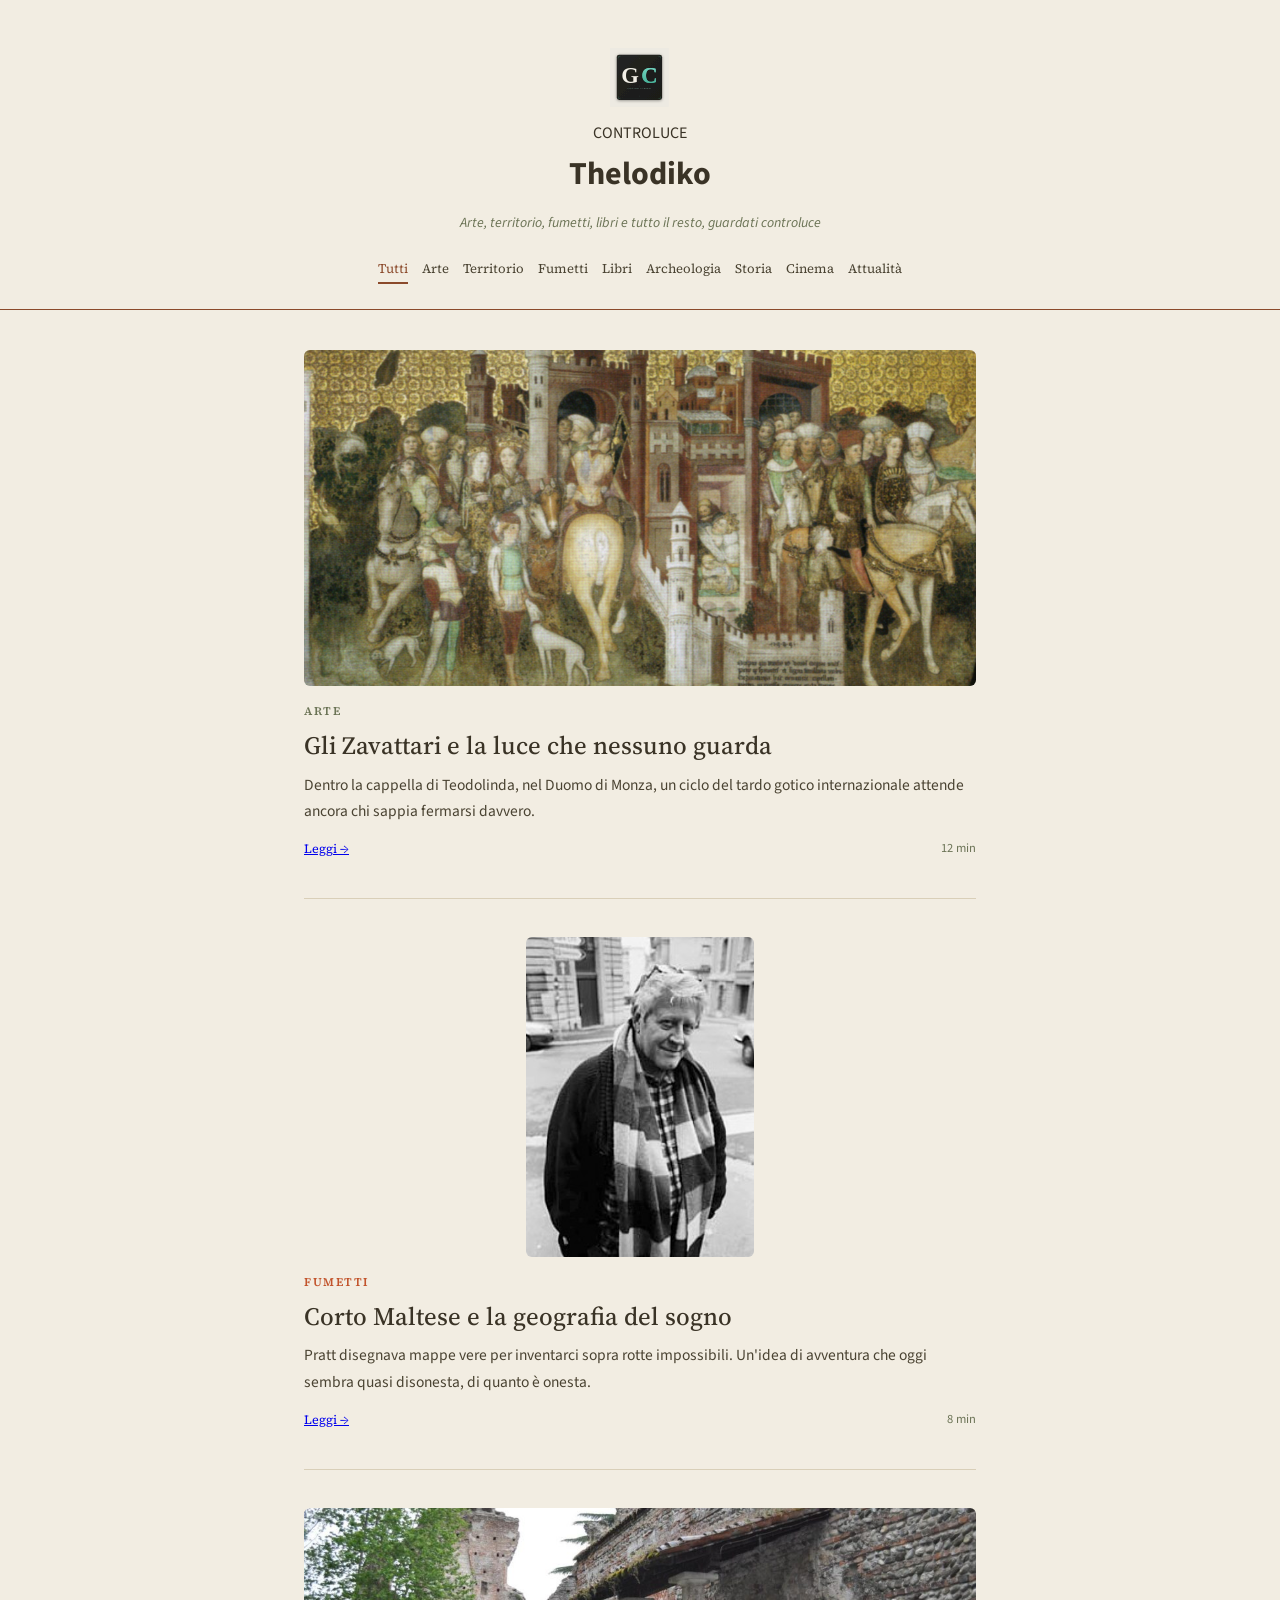
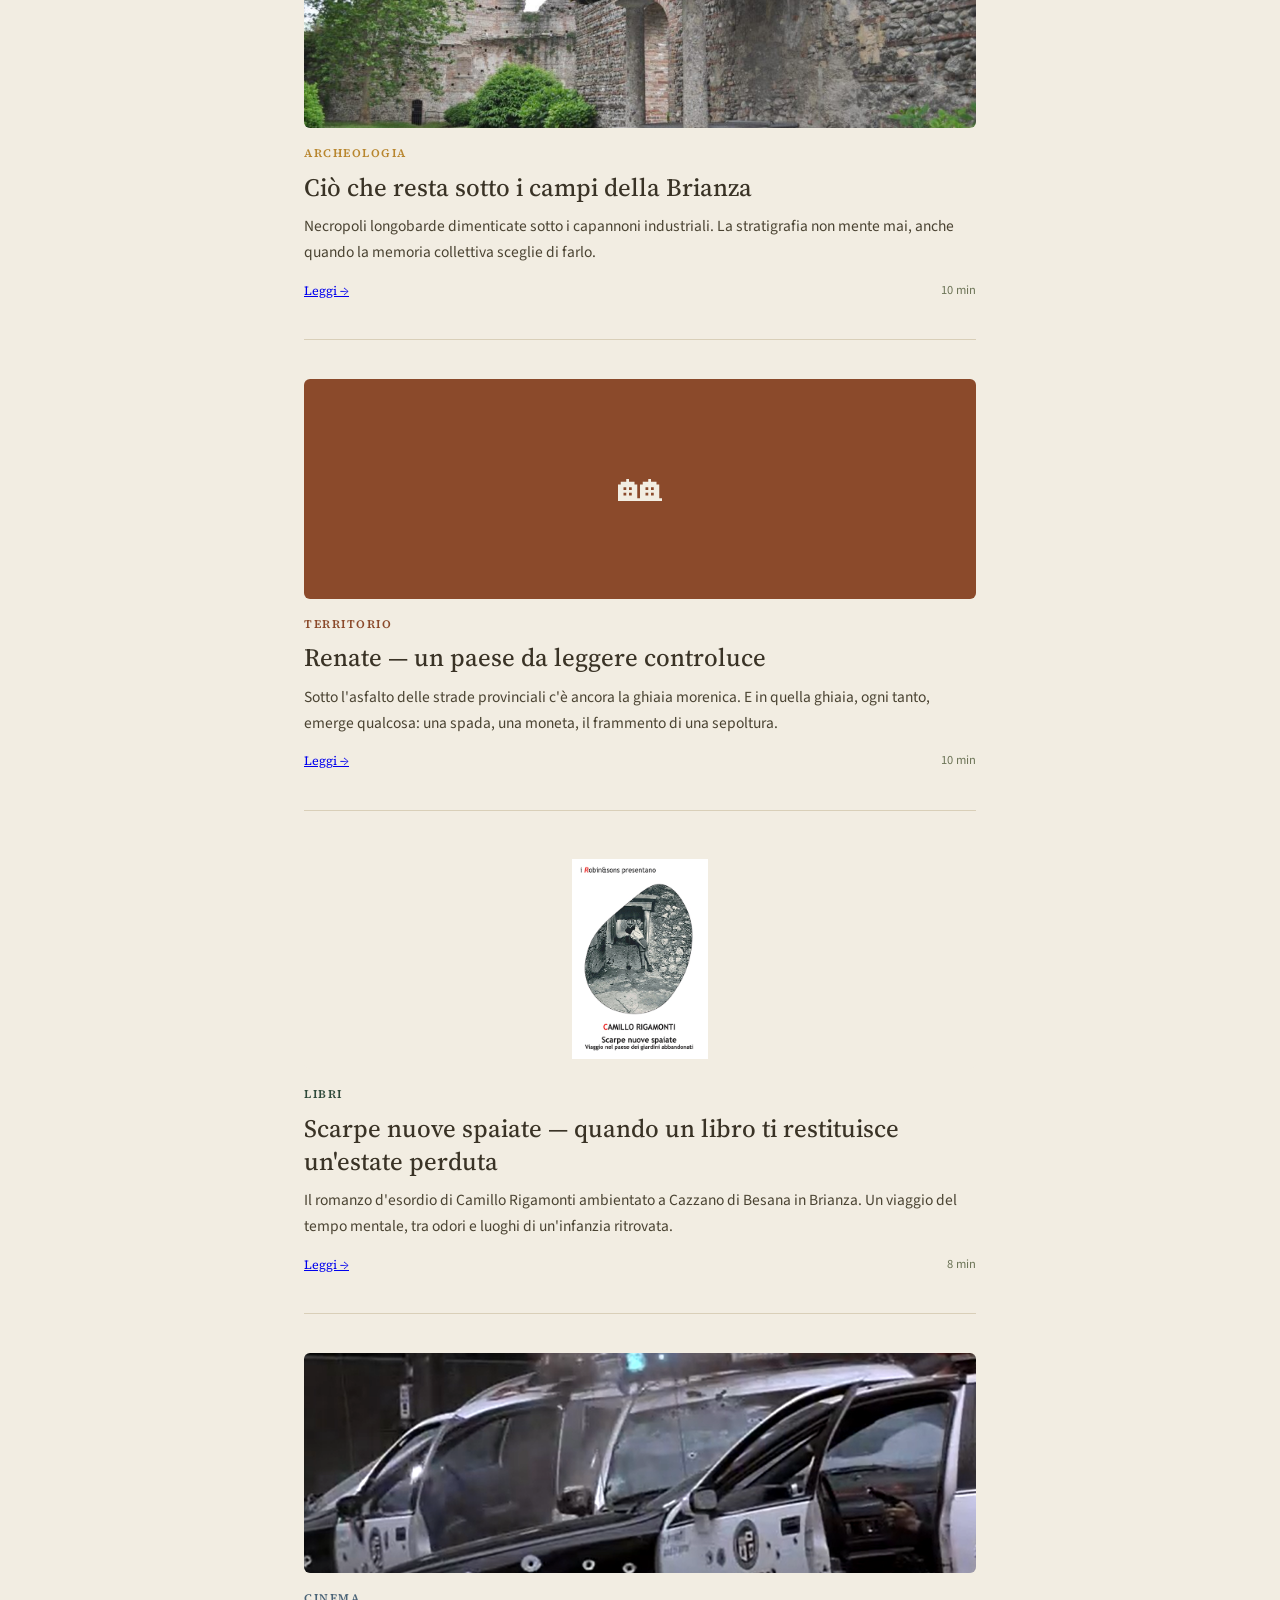
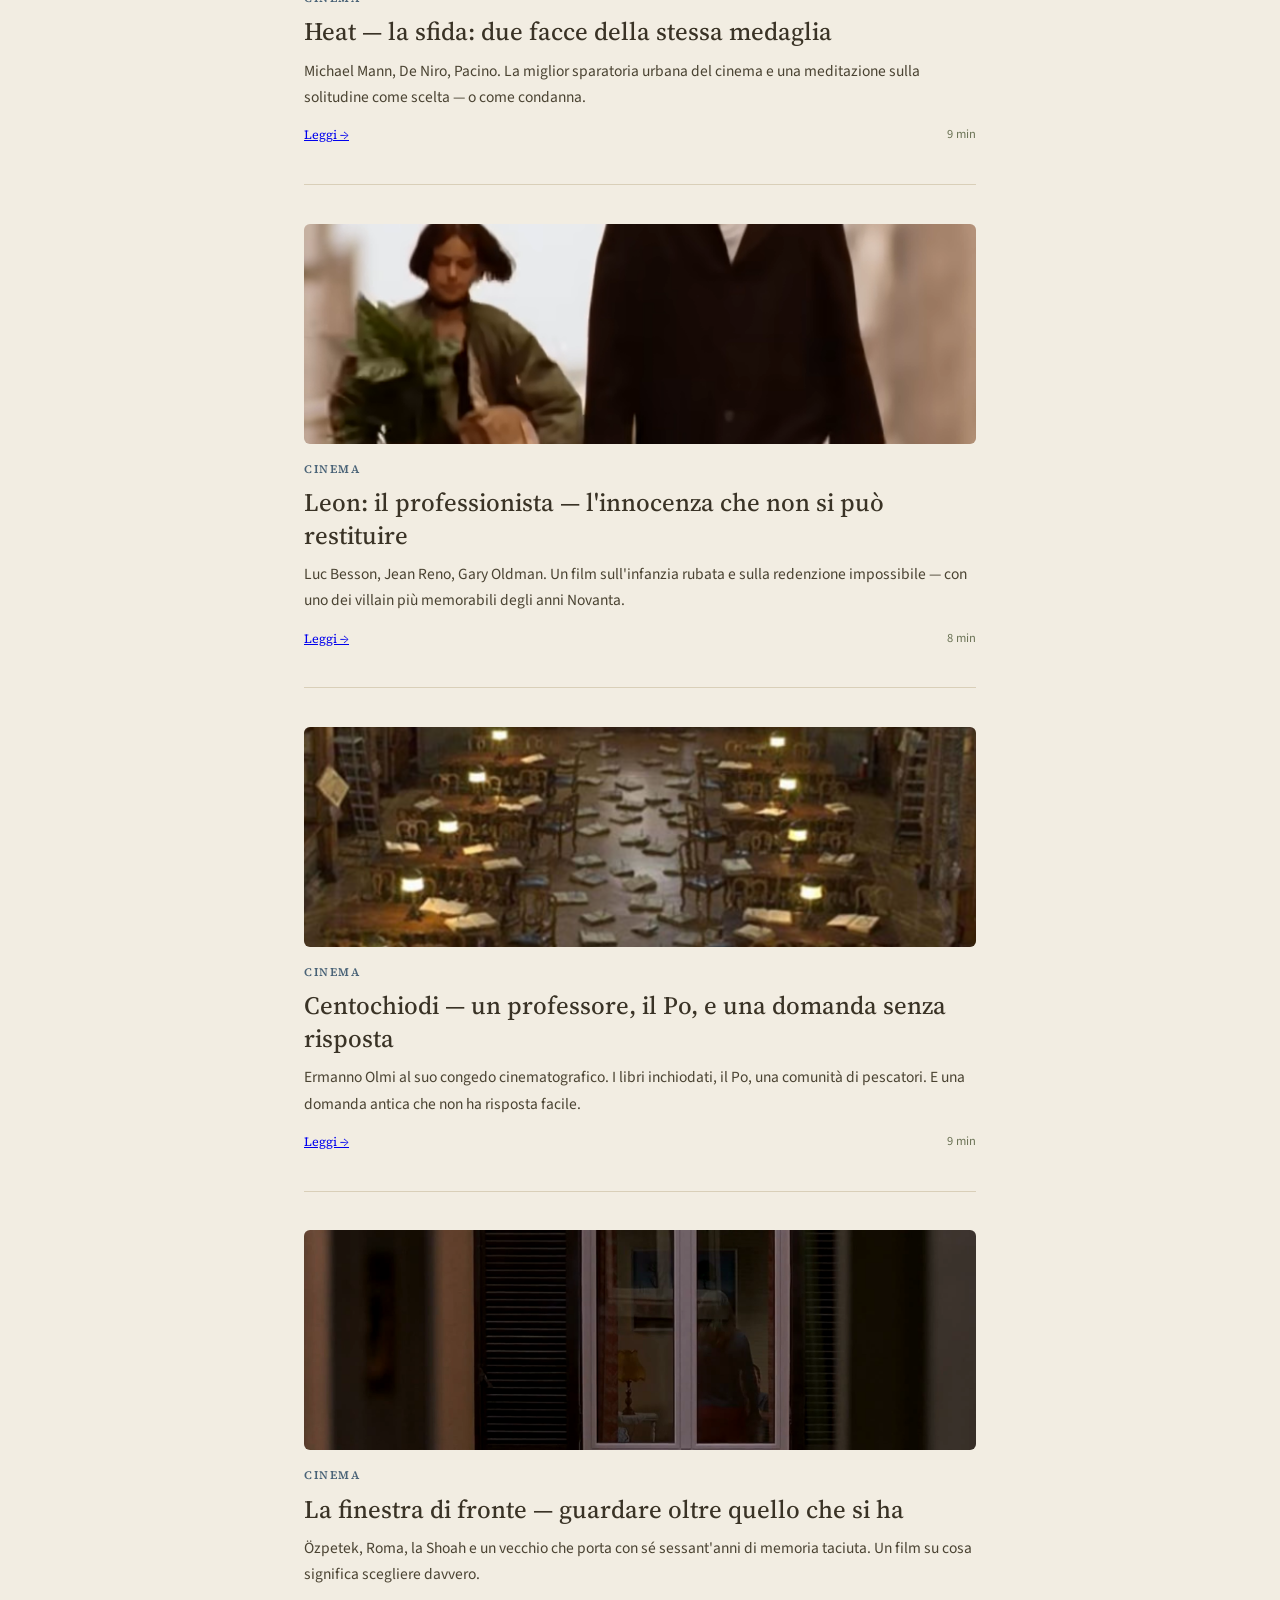
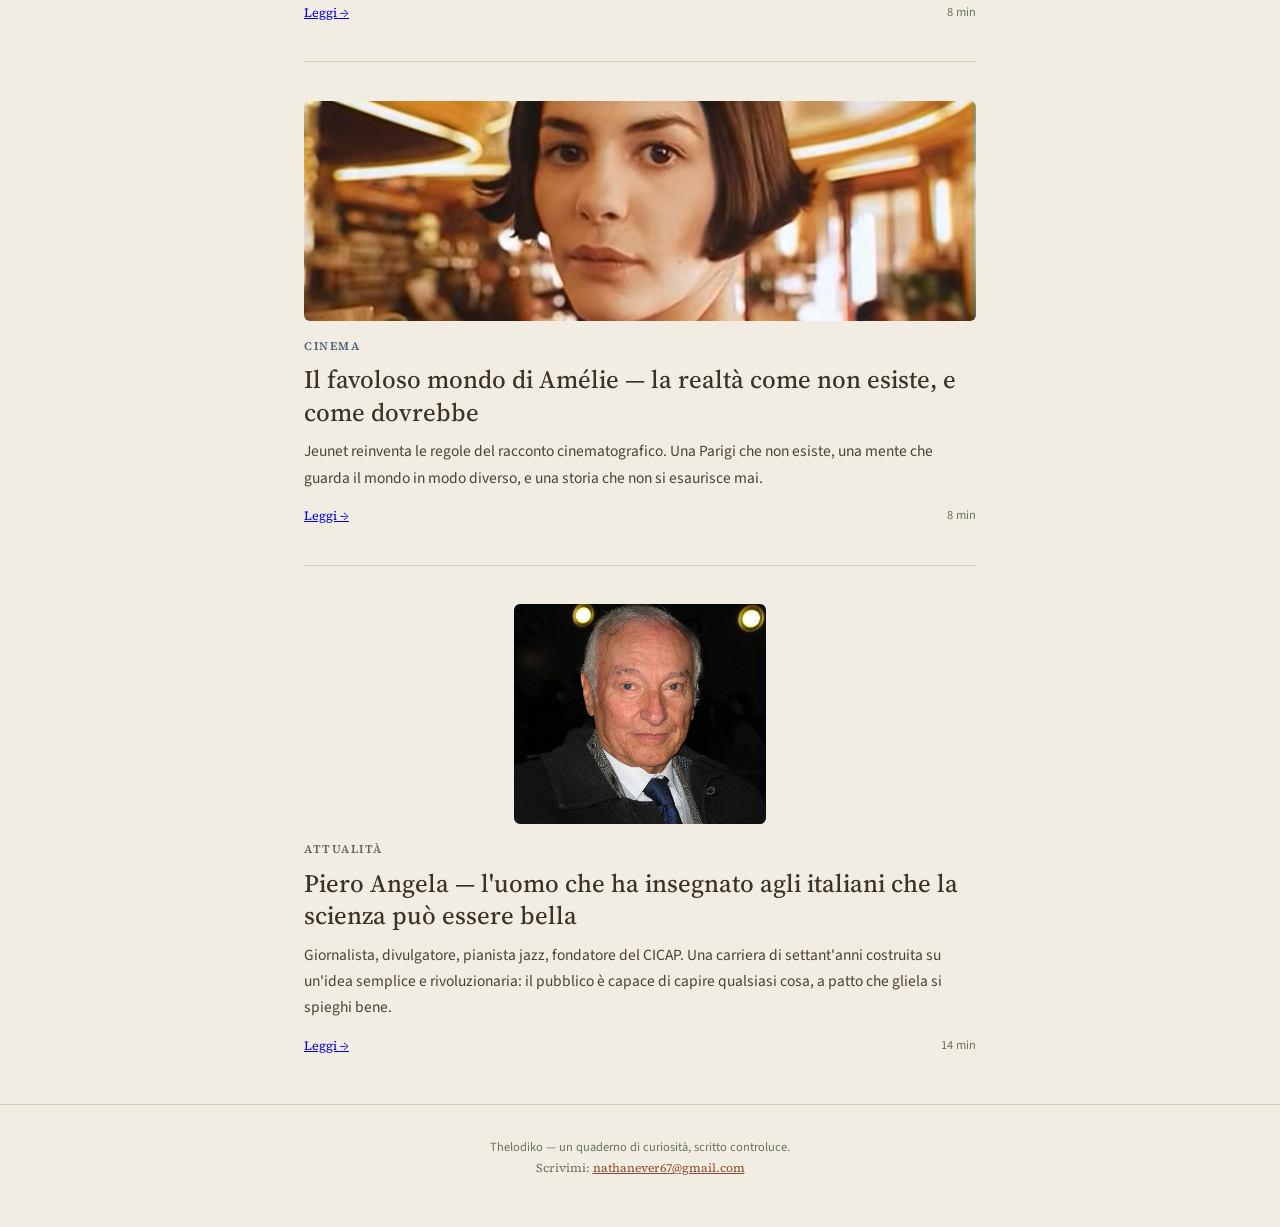
==== index.html @ b46c7d18 "Add files via upload" ====
<!DOCTYPE html>
<html lang="it">
<head>
<meta charset="UTF-8">
<meta name="viewport" content="width=device-width, initial-scale=1.0">
<title>Thelodiko — Controluce</title>
<meta name="description" content="Arte, territorio, fumetti, libri, archeologia, storia, cinema, attualità — guardati controluce.">
<link rel="stylesheet" href="css/stile.css">
</head>
<body>

<header class="testata">
  <img src="img/monogramma.svg" alt="GC" class="monogramma">
  <div class="occhiello">CONTROLUCE</div>
  <h1><a href="index.html">Thelodiko</a></h1>
  <p class="sottotitolo">Arte, territorio, fumetti, libri e tutto il resto, guardati controluce</p>
  <nav class="sezioni" id="nav-sezioni">
    <a href="#" data-sezione="tutti">Tutti</a>
    <a href="#" data-sezione="arte">Arte</a>
    <a href="#" data-sezione="territorio">Territorio</a>
    <a href="#" data-sezione="fumetti">Fumetti</a>
    <a href="#" data-sezione="libri">Libri</a>
    <a href="#" data-sezione="archeologia">Archeologia</a>
    <a href="#" data-sezione="storia">Storia</a>
    <a href="#" data-sezione="cinema">Cinema</a>
    <a href="#" data-sezione="attualita">Attualità</a>
  </nav>
</header>

<main class="contenitore" id="lista-articoli">

  <article class="scheda sezione-arte" data-categoria="arte">
    <div class="immagine" style="background:none; height:auto; padding:0;">
      <img src="img/zavattari.jpg" alt="Affreschi degli Zavattari, Duomo di Monza" style="width:100%; border-radius:6px; display:block;">
    </div>
    <div class="etichetta">ARTE</div>
    <h2><a href="articoli/zavattari.html">Gli Zavattari e la luce che nessuno guarda</a></h2>
    <p class="estratto">Dentro la cappella di Teodolinda, nel Duomo di Monza, un ciclo del tardo gotico internazionale attende ancora chi sappia fermarsi davvero.</p>
    <div class="meta">
      <a class="leggi" href="articoli/zavattari.html">Leggi →</a>
      <span>12 min</span>
    </div>
  </article>

  <hr class="separatore">

  <article class="scheda sezione-fumetti" data-categoria="fumetti">
    <div class="immagine" style="background:none; height:auto; padding:0;">
      <img src="img/hugopratt.jpg" alt="Hugo Pratt, 1989" style="display:block; margin:0 auto; max-height:320px; width:auto; border-radius:6px;">
    </div>
    <div class="etichetta">FUMETTI</div>
    <h2><a href="articoli/cortomaltese.html">Corto Maltese e la geografia del sogno</a></h2>
    <p class="estratto">Pratt disegnava mappe vere per inventarci sopra rotte impossibili. Un'idea di avventura che oggi sembra quasi disonesta, di quanto è onesta.</p>
    <div class="meta">
      <a class="leggi" href="articoli/cortomaltese.html">Leggi →</a>
      <span>8 min</span>
    </div>
  </article>

  <hr class="separatore">

  <article class="scheda sezione-archeologia" data-categoria="archeologia">
    <div class="immagine" style="background:none; height:auto; padding:0;">
      <img src="img/trezzo_castello.jpg" alt="Castello di Trezzo sull'Adda" style="width:100%; border-radius:6px; display:block; max-height:220px; object-fit:cover; object-position:center;">
    </div>
    <div class="etichetta">ARCHEOLOGIA</div>
    <h2><a href="articoli/longobardi.html">Ciò che resta sotto i campi della Brianza</a></h2>
    <p class="estratto">Necropoli longobarde dimenticate sotto i capannoni industriali. La stratigrafia non mente mai, anche quando la memoria collettiva sceglie di farlo.</p>
    <div class="meta">
      <a class="leggi" href="articoli/longobardi.html">Leggi →</a>
      <span>10 min</span>
    </div>
  </article>

  <hr class="separatore">

  <article class="scheda sezione-territorio" data-categoria="territorio">
    <div class="immagine">🏘</div>
    <div class="etichetta">TERRITORIO</div>
    <h2><a href="articoli/renate.html">Renate — un paese da leggere controluce</a></h2>
    <p class="estratto">Sotto l'asfalto delle strade provinciali c'è ancora la ghiaia morenica. E in quella ghiaia, ogni tanto, emerge qualcosa: una spada, una moneta, il frammento di una sepoltura.</p>
    <div class="meta">
      <a class="leggi" href="articoli/renate.html">Leggi →</a>
      <span>10 min</span>
    </div>
  </article>

  <hr class="separatore">

  <article class="scheda sezione-libri" data-categoria="libri">
    <div class="immagine" style="background:#F2EDE2; display:flex; align-items:center; justify-content:center;">
      <img src="img/scarpe_nuove_spaiate.jpg"
           alt="Copertina Scarpe nuove spaiate"
           style="max-height:200px; width:auto; display:block;">
    </div>
    <div class="etichetta">LIBRI</div>
    <h2><a href="articoli/rigamonti.html">Scarpe nuove spaiate — quando un libro ti restituisce un'estate perduta</a></h2>
    <p class="estratto">Il romanzo d'esordio di Camillo Rigamonti ambientato a Cazzano di Besana in Brianza. Un viaggio del tempo mentale, tra odori e luoghi di un'infanzia ritrovata.</p>
    <div class="meta">
      <a class="leggi" href="articoli/rigamonti.html">Leggi →</a>
      <span>8 min</span>
    </div>
  </article>

  <hr class="separatore">

  <article class="scheda sezione-cinema" data-categoria="cinema">
    <div class="immagine" style="background:none; height:auto; padding:0;">
      <img src="img/heat_1.png" alt="Heat — la sparatoria" style="width:100%; border-radius:6px; display:block; max-height:220px; object-fit:cover; object-position:center;">
    </div>
    <div class="etichetta">CINEMA</div>
    <h2><a href="articoli/heat.html">Heat — la sfida: due facce della stessa medaglia</a></h2>
    <p class="estratto">Michael Mann, De Niro, Pacino. La miglior sparatoria urbana del cinema e una meditazione sulla solitudine come scelta — o come condanna.</p>
    <div class="meta">
      <a class="leggi" href="articoli/heat.html">Leggi →</a>
      <span>9 min</span>
    </div>
  </article>

  <hr class="separatore">

  <article class="scheda sezione-cinema" data-categoria="cinema">
    <div class="immagine" style="background:none; height:auto; padding:0;">
      <img src="img/leon_hero.png" alt="Leon e Mathilda" style="width:100%; border-radius:6px; display:block; max-height:220px; object-fit:cover; object-position:center;">
    </div>
    <div class="etichetta">CINEMA</div>
    <h2><a href="articoli/leon.html">Leon: il professionista — l'innocenza che non si può restituire</a></h2>
    <p class="estratto">Luc Besson, Jean Reno, Gary Oldman. Un film sull'infanzia rubata e sulla redenzione impossibile — con uno dei villain più memorabili degli anni Novanta.</p>
    <div class="meta">
      <a class="leggi" href="articoli/leon.html">Leggi →</a>
      <span>8 min</span>
    </div>
  </article>

  <hr class="separatore">

  <article class="scheda sezione-cinema" data-categoria="cinema">
    <div class="immagine" style="background:none; height:auto; padding:0;">
      <img src="img/centochiodi_hero.png" alt="Centochiodi — la biblioteca" style="width:100%; border-radius:6px; display:block; max-height:220px; object-fit:cover; object-position:center;">
    </div>
    <div class="etichetta">CINEMA</div>
    <h2><a href="articoli/centochiodi.html">Centochiodi — un professore, il Po, e una domanda senza risposta</a></h2>
    <p class="estratto">Ermanno Olmi al suo congedo cinematografico. I libri inchiodati, il Po, una comunità di pescatori. E una domanda antica che non ha risposta facile.</p>
    <div class="meta">
      <a class="leggi" href="articoli/centochiodi.html">Leggi →</a>
      <span>9 min</span>
    </div>
  </article>

  <hr class="separatore">

  <article class="scheda sezione-cinema" data-categoria="cinema">
    <div class="immagine" style="background:none; height:auto; padding:0;">
      <img src="img/finestra_hero.png" alt="La finestra di fronte" style="width:100%; border-radius:6px; display:block; max-height:220px; object-fit:cover; object-position:center;">
    </div>
    <div class="etichetta">CINEMA</div>
    <h2><a href="articoli/finestradfronte.html">La finestra di fronte — guardare oltre quello che si ha</a></h2>
    <p class="estratto">Özpetek, Roma, la Shoah e un vecchio che porta con sé sessant'anni di memoria taciuta. Un film su cosa significa scegliere davvero.</p>
    <div class="meta">
      <a class="leggi" href="articoli/finestradfronte.html">Leggi →</a>
      <span>8 min</span>
    </div>
  </article>

  <hr class="separatore">

  <article class="scheda sezione-cinema" data-categoria="cinema">
    <div class="immagine" style="background:none; height:auto; padding:0;"><img src="img/amelie_hero.png" alt="Amélie" style="width:100%; border-radius:6px; display:block; max-height:220px; object-fit:cover; object-position:center;"></div>
    <div class="etichetta">CINEMA</div>
    <h2><a href="articoli/amelie.html">Il favoloso mondo di Amélie — la realtà come non esiste, e come dovrebbe</a></h2>
    <p class="estratto">Jeunet reinventa le regole del racconto cinematografico. Una Parigi che non esiste, una mente che guarda il mondo in modo diverso, e una storia che non si esaurisce mai.</p>
    <div class="meta">
      <a class="leggi" href="articoli/amelie.html">Leggi →</a>
      <span>8 min</span>
    </div>
  </article>

  <hr class="separatore">

  <article class="scheda sezione-attualita" data-categoria="attualita">
    <div class="immagine" style="background:#F2EDE2; display:flex; align-items:center; justify-content:center;">
      <img src="img/piero_angela.jpg" alt="Piero Angela" style="max-height:220px; width:auto; display:block; border-radius:6px;">
    </div>
    <div class="etichetta">ATTUALITÀ</div>
    <h2><a href="articoli/piero_angela.html">Piero Angela — l'uomo che ha insegnato agli italiani che la scienza può essere bella</a></h2>
    <p class="estratto">Giornalista, divulgatore, pianista jazz, fondatore del CICAP. Una carriera di settant'anni costruita su un'idea semplice e rivoluzionaria: il pubblico è capace di capire qualsiasi cosa, a patto che gliela si spieghi bene.</p>
    <div class="meta">
      <a class="leggi" href="articoli/piero_angela.html">Leggi →</a>
      <span>14 min</span>
    </div>
  </article>

</main>

<footer class="piede">
  Thelodiko — un quaderno di curiosità, scritto controluce.<br>
  <span style="font-family:var(--font-titoli); font-size:12px;">Scrivimi: <a href="mailto:nathanever67@gmail.com" style="color:var(--terracotta);">nathanever67@gmail.com</a></span>
</footer>

<script>
(function() {
  var nav = document.getElementById('nav-sezioni');
  var tasti = nav.querySelectorAll('a');
  function filtra(sezione) {
    var articoli = document.querySelectorAll('#lista-articoli .scheda');
    var separatori = document.querySelectorAll('#lista-articoli .separatore');
    articoli.forEach(function(art) {
      art.style.display = (sezione === 'tutti' || art.dataset.categoria === sezione) ? '' : 'none';
    });
    separatori.forEach(function(sep) { sep.style.display = 'none'; });
    if (sezione === 'tutti') {
      separatori.forEach(function(sep) { sep.style.display = ''; });
    } else {
      articoli.forEach(function(art, i) {
        if (art.style.display !== 'none' && i > 0) {
          var prev = art.previousElementSibling;
          if (prev && prev.classList.contains('separatore')) prev.style.display = '';
        }
      });
    }
    tasti.forEach(function(t) { t.classList.remove('attivo'); });
    nav.querySelector('[data-sezione="' + sezione + '"]').classList.add('attivo');
  }
  tasti.forEach(function(t) {
    t.addEventListener('click', function(e) {
      e.preventDefault();
      filtra(this.dataset.sezione);
    });
  });
  filtra('tutti');
})();
</script>

</body>
</html>
---- css/stile.css ----
@import url('https://fonts.googleapis.com/css2?family=Source+Serif+4:opsz,wght@8..60,400;8..60,500;8..60,600&family=Source+Sans+3:wght@400;500&display=swap');

:root{
  --carta: #F2EDE2;
  --carta-bordo: #D9CFB8;
  --inchiostro: #3A3326;
  --inchiostro-tenue: #4A4332;
  --terracotta: #8B4A2B;
  --c-arte: #6B7355;
  --c-territorio: #8B4A2B;
  --c-fumetti: #C2542C;
  --c-libri: #2F4A3A;
  --c-archeologia: #B8862E;
  --c-storia: #5A4634;
  --c-cinema: #4A6377;
  --c-attualita: #6B6760;
  --font-titoli: 'Source Serif 4', Georgia, serif;
  --font-testo: 'Source Sans 3', -apple-system, sans-serif;
}
*{ box-sizing:border-box; margin:0; padding:0; }
body{ background:var(--carta); color:var(--inchiostro); font-family:var(--font-testo); line-height:1.7; -webkit-font-smoothing:antialiased; }
.contenitore{ max-width:720px; margin:0 auto; padding:0 1.5rem; }
header.testata{ text-align:center; border-bottom:1px solid var(--terracotta); padding:3rem 1.5rem 1.6rem; margin-bottom:2.5rem; }
header.testata .monogramma{
  width: 60px;
  height: 60px;
  margin: 0 auto 12px;
  display: block;
}
 font-family:var(--font-titoli); font-size:12px; letter-spacing:3px; color:var(--terracotta); margin-bottom:8px; }
header.testata h1{ font-family:var(--font-titoli); font-size:44px; font-weight:500; letter-spacing:0.5px; }
header.testata h1 a{ color:var(--inchiostro); text-decoration:none; }
header.testata .sottotitolo{ font-style:italic; color:#6B7355; font-size:14px; margin-top:10px; }
nav.sezioni{ display:flex; flex-wrap:wrap; justify-content:center; gap:6px 14px; margin-top:1.4rem; }
nav.sezioni a{ font-family:var(--font-titoli); font-size:13px; color:var(--inchiostro-tenue); text-decoration:none; padding-bottom:2px; border-bottom:2px solid transparent; cursor:pointer; }
nav.sezioni a:hover, nav.sezioni a.attivo{ border-bottom-color:var(--terracotta); color:var(--terracotta); }
article.scheda{ margin-bottom:2.4rem; }
article.scheda .immagine{ border-radius:6px; height:220px; margin-bottom:16px; display:flex; align-items:center; justify-content:center; color:var(--carta); font-size:44px; }
article.scheda .etichetta{ font-family:var(--font-titoli); font-size:11.5px; letter-spacing:1.5px; margin-bottom:7px; font-weight:600; }
article.scheda h2{ font-family:var(--font-titoli); font-size:25px; font-weight:500; line-height:1.3; margin-bottom:10px; }
article.scheda h2 a{ color:var(--inchiostro); text-decoration:none; }
article.scheda h2 a:hover{ text-decoration:underline; }
article.scheda p.estratto{ color:var(--inchiostro-tenue); font-size:15.5px; margin-bottom:14px; }
article.scheda .meta{ display:flex; justify-content:space-between; font-size:12.5px; color:#6B7355; }
article.scheda .leggi{ font-family:var(--font-titoli); }
hr.separatore{ border:none; border-top:0.5px solid var(--carta-bordo); margin:0 0 2.4rem; }
.articolo-pagina .etichetta{ font-family:var(--font-titoli); font-size:12px; letter-spacing:1.5px; font-weight:600; margin-bottom:10px; }
.articolo-pagina h1{ font-family:var(--font-titoli); font-size:36px; font-weight:500; line-height:1.25; margin-bottom:14px; }
.articolo-pagina .meta-articolo{ font-size:13px; color:#6B7355; margin-bottom:1.8rem; }
.articolo-pagina .immagine-hero{ border-radius:6px; height:320px; margin-bottom:2rem; display:flex; align-items:center; justify-content:center; color:var(--carta); font-size:60px; }
.articolo-pagina .corpo-testo p{ font-size:17px; color:var(--inchiostro-tenue); margin-bottom:1.3rem; }
.articolo-pagina .corpo-testo p:first-of-type::first-letter{ font-family:var(--font-titoli); font-size:56px; float:left; line-height:0.85; padding:6px 8px 0 0; color:var(--terracotta); }
a.indietro{ display:inline-block; margin-top:1rem; margin-bottom:2rem; font-family:var(--font-titoli); font-size:13px; color:var(--terracotta); text-decoration:none; }
footer.piede{ text-align:center; border-top:1px solid var(--carta-bordo); padding:2rem 1.5rem 3rem; margin-top:3rem; font-size:12.5px; color:#6B7355; }
.sezione-arte .immagine,.sezione-arte .immagine-hero{ background:var(--c-arte); }
.sezione-arte .etichetta{ color:var(--c-arte); }
.sezione-territorio .immagine,.sezione-territorio .immagine-hero{ background:var(--c-territorio); }
.sezione-territorio .etichetta{ color:var(--c-territorio); }
.sezione-fumetti .immagine,.sezione-fumetti .immagine-hero{ background:var(--c-fumetti); }
.sezione-fumetti .etichetta{ color:var(--c-fumetti); }
.sezione-libri .immagine,.sezione-libri .immagine-hero{ background:var(--c-libri); }
.sezione-libri .etichetta{ color:var(--c-libri); }
.sezione-archeologia .immagine,.sezione-archeologia .immagine-hero{ background:var(--c-archeologia); }
.sezione-archeologia .etichetta{ color:var(--c-archeologia); }
.sezione-storia .immagine,.sezione-storia .immagine-hero{ background:var(--c-storia); }
.sezione-storia .etichetta{ color:var(--c-storia); }
.sezione-cinema .immagine,.sezione-cinema .immagine-hero{ background:var(--c-cinema); }
.sezione-cinema .etichetta{ color:var(--c-cinema); }
.sezione-attualita .immagine,.sezione-attualita .immagine-hero{ background:var(--c-attualita); }
.sezione-attualita .etichetta{ color:var(--c-attualita); }
@media(max-width:480px){ header.testata h1{ font-size:34px; } article.scheda h2{ font-size:21px; } .articolo-pagina h1{ font-size:28px; } .articolo-pagina .immagine-hero{ height:220px; font-size:44px; } }
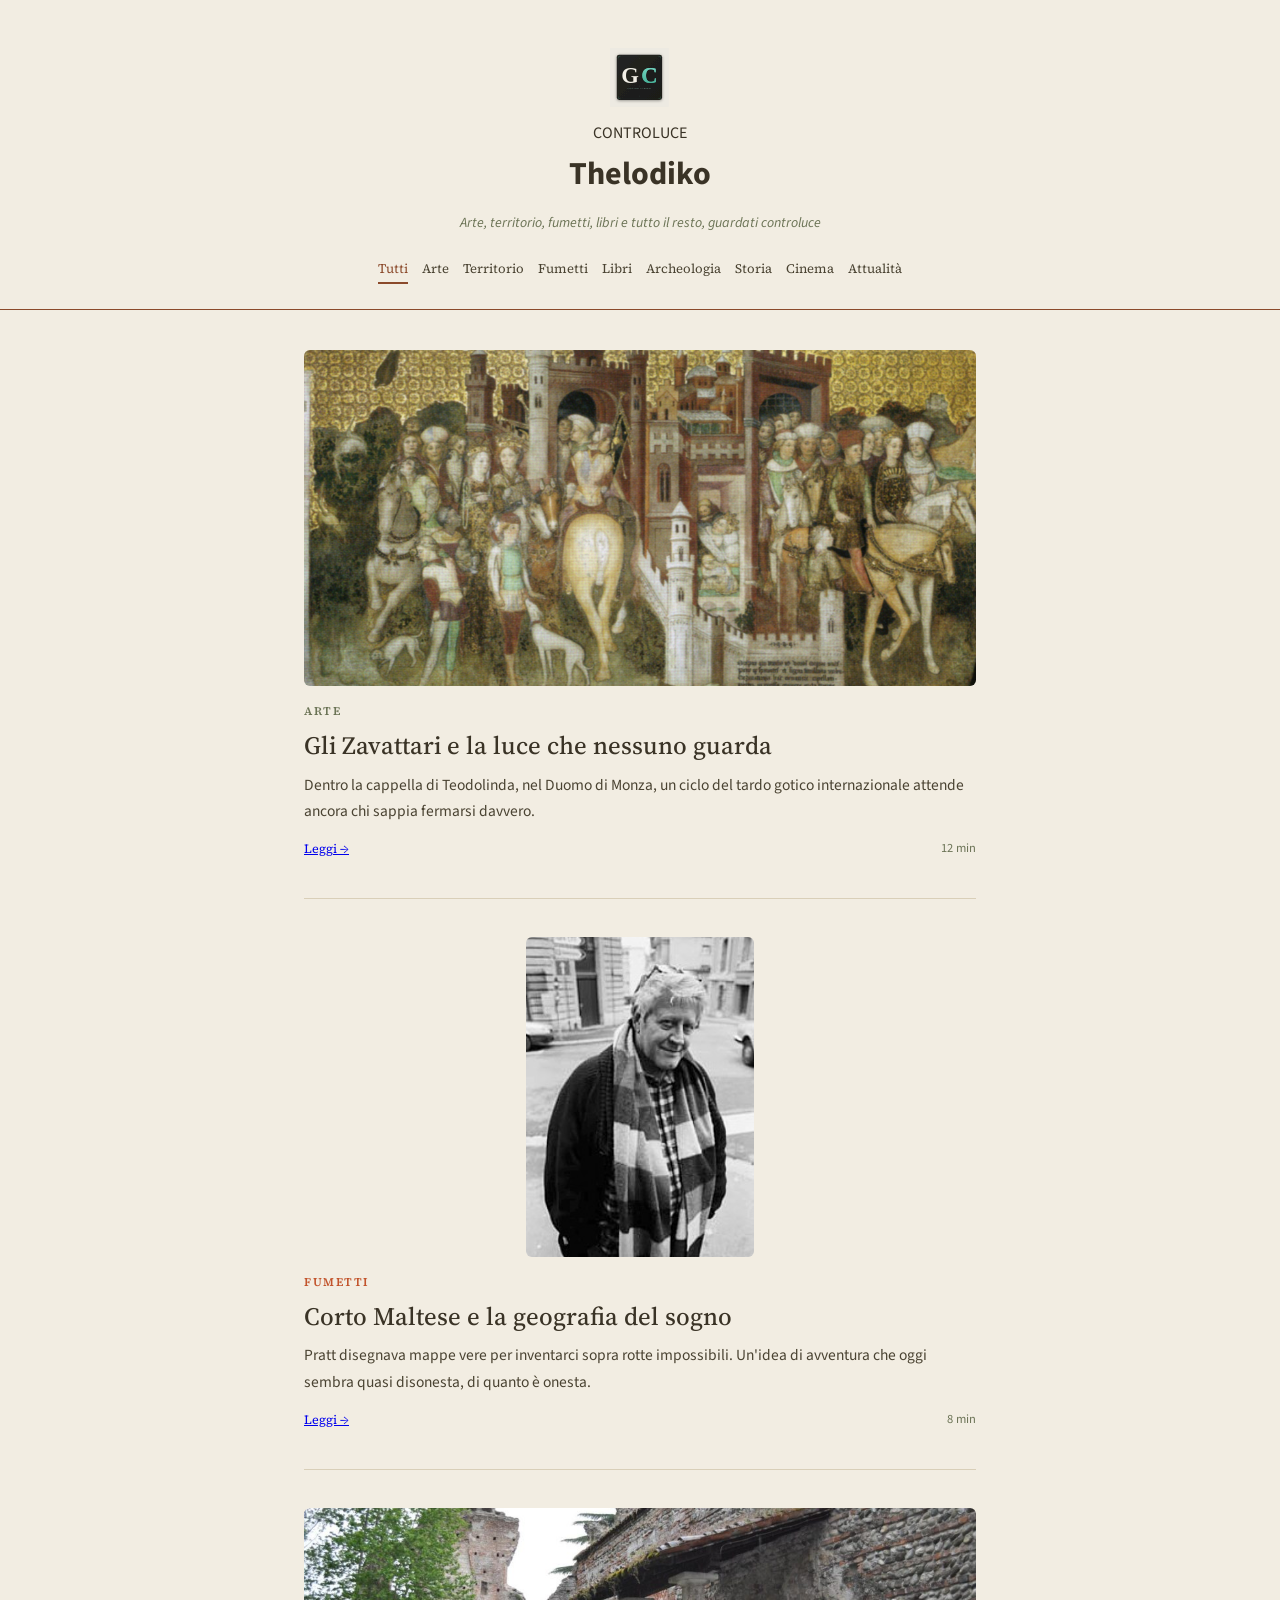
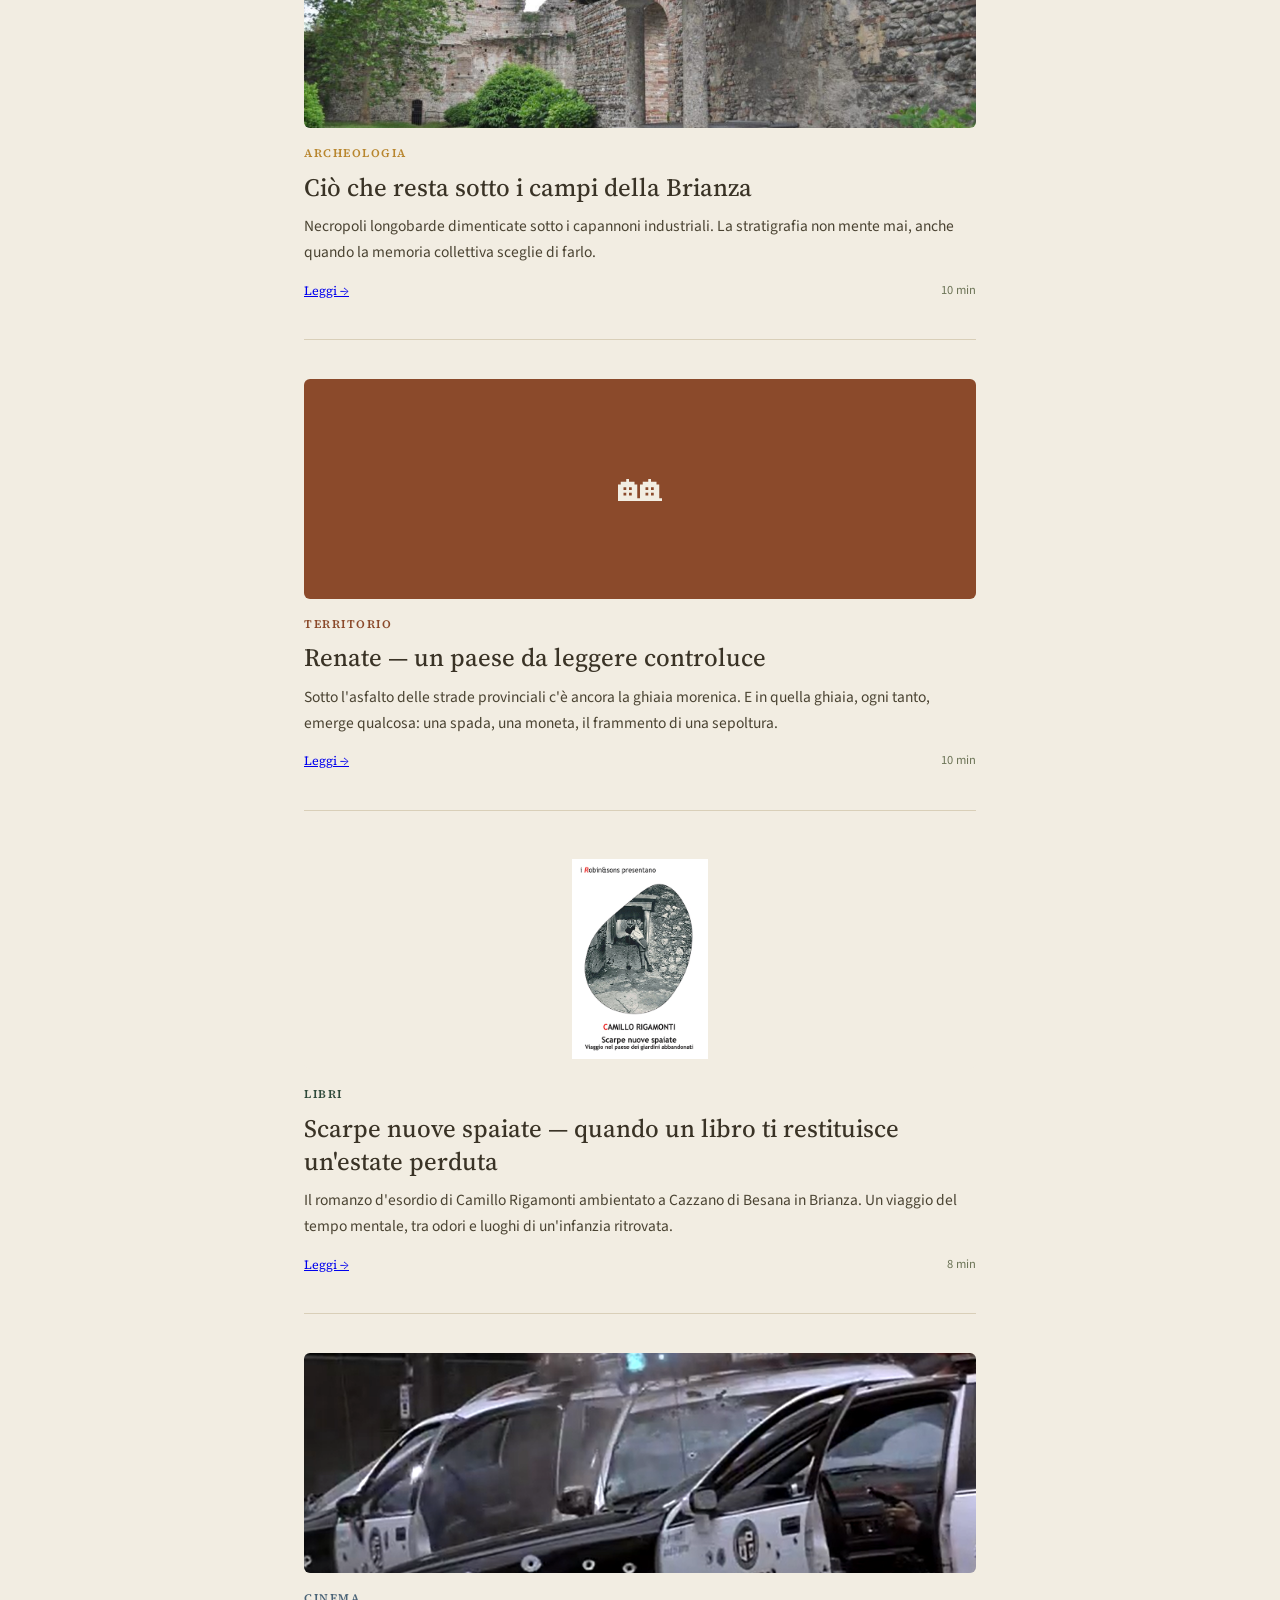
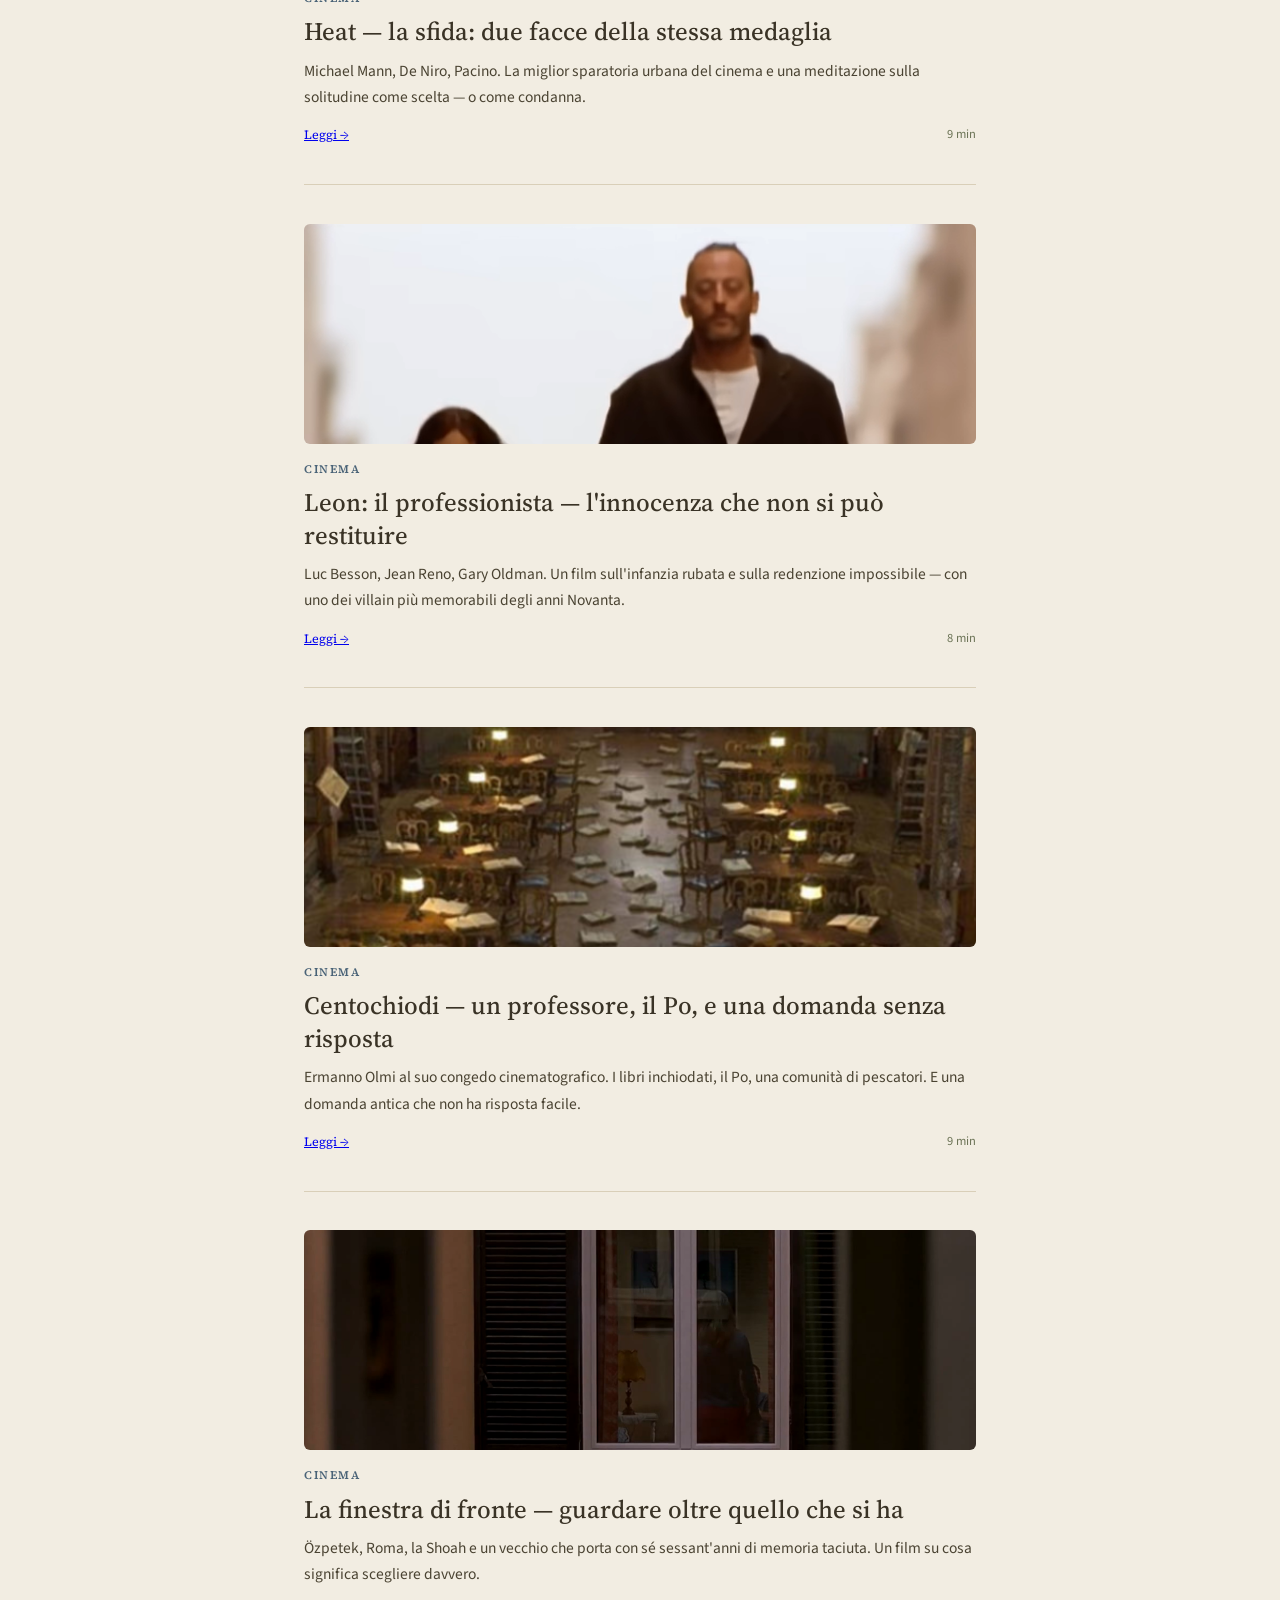
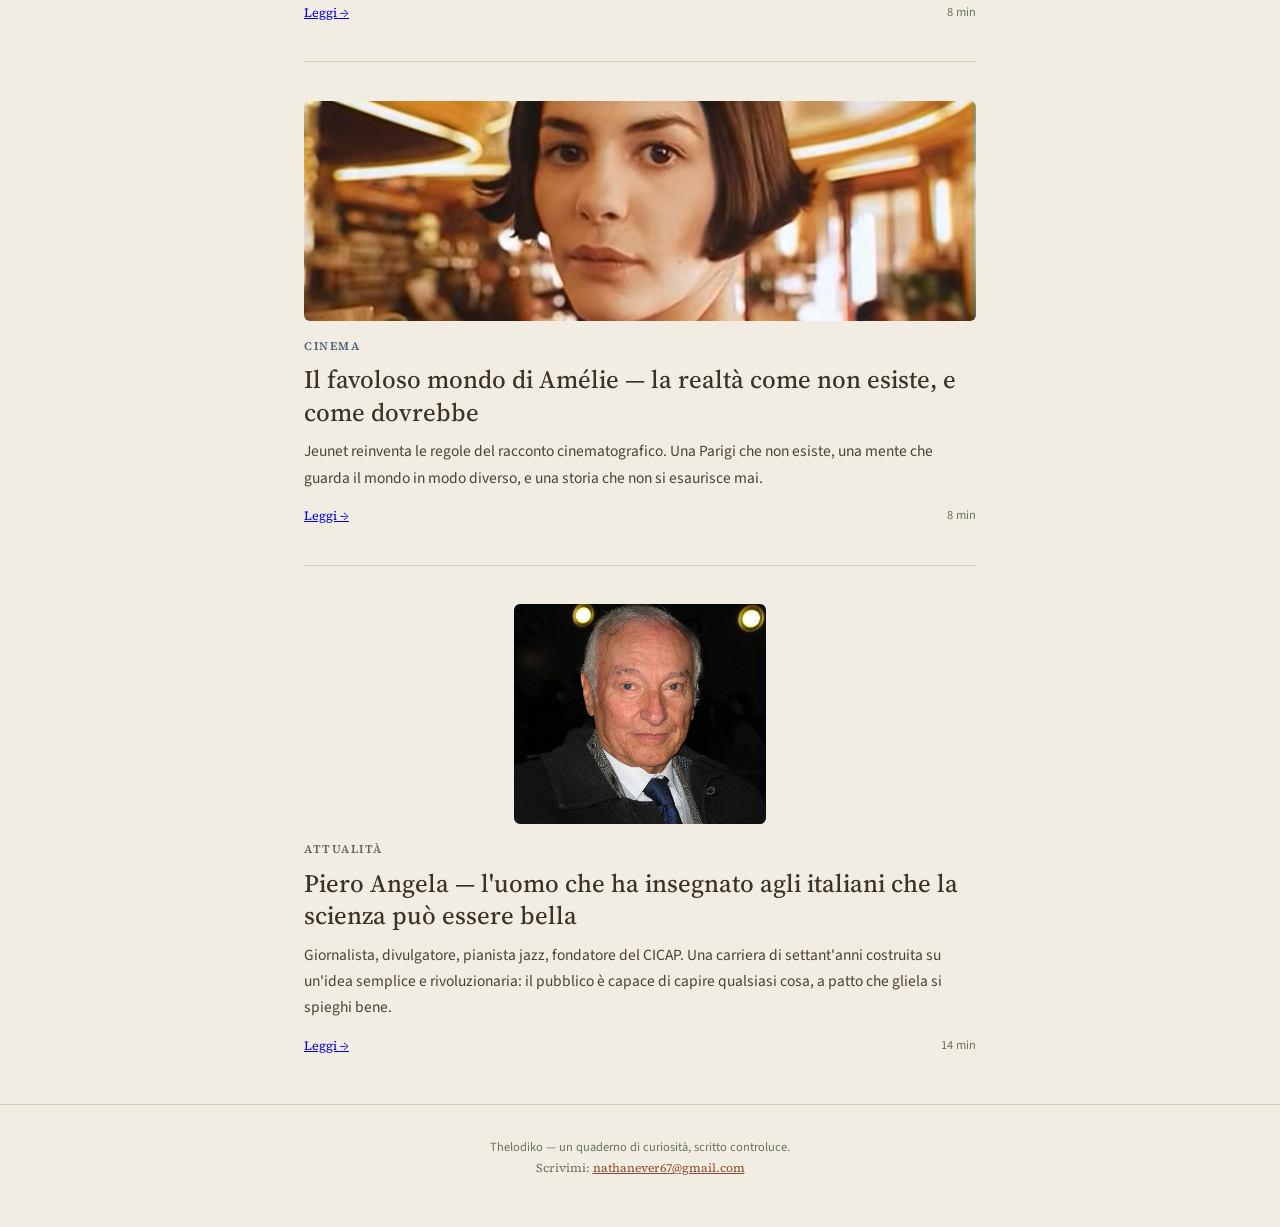
==== commit 66fbb129: "Update index.html" ====
--- a/index.html
+++ b/index.html
@@ -121,7 +121,7 @@
 
   <article class="scheda sezione-cinema" data-categoria="cinema">
     <div class="immagine" style="background:none; height:auto; padding:0;">
-      <img src="img/leon_hero.png" alt="Leon e Mathilda" style="width:100%; border-radius:6px; display:block; max-height:220px; object-fit:cover; object-position:center;">
+      <img src="img/leon_hero.png" alt="Leon e Mathilda" style="width:100%; border-radius:6px; display:block; max-height:220px; object-fit:cover; object-position:center top;">
     </div>
     <div class="etichetta">CINEMA</div>
     <h2><a href="articoli/leon.html">Leon: il professionista — l'innocenza che non si può restituire</a></h2>
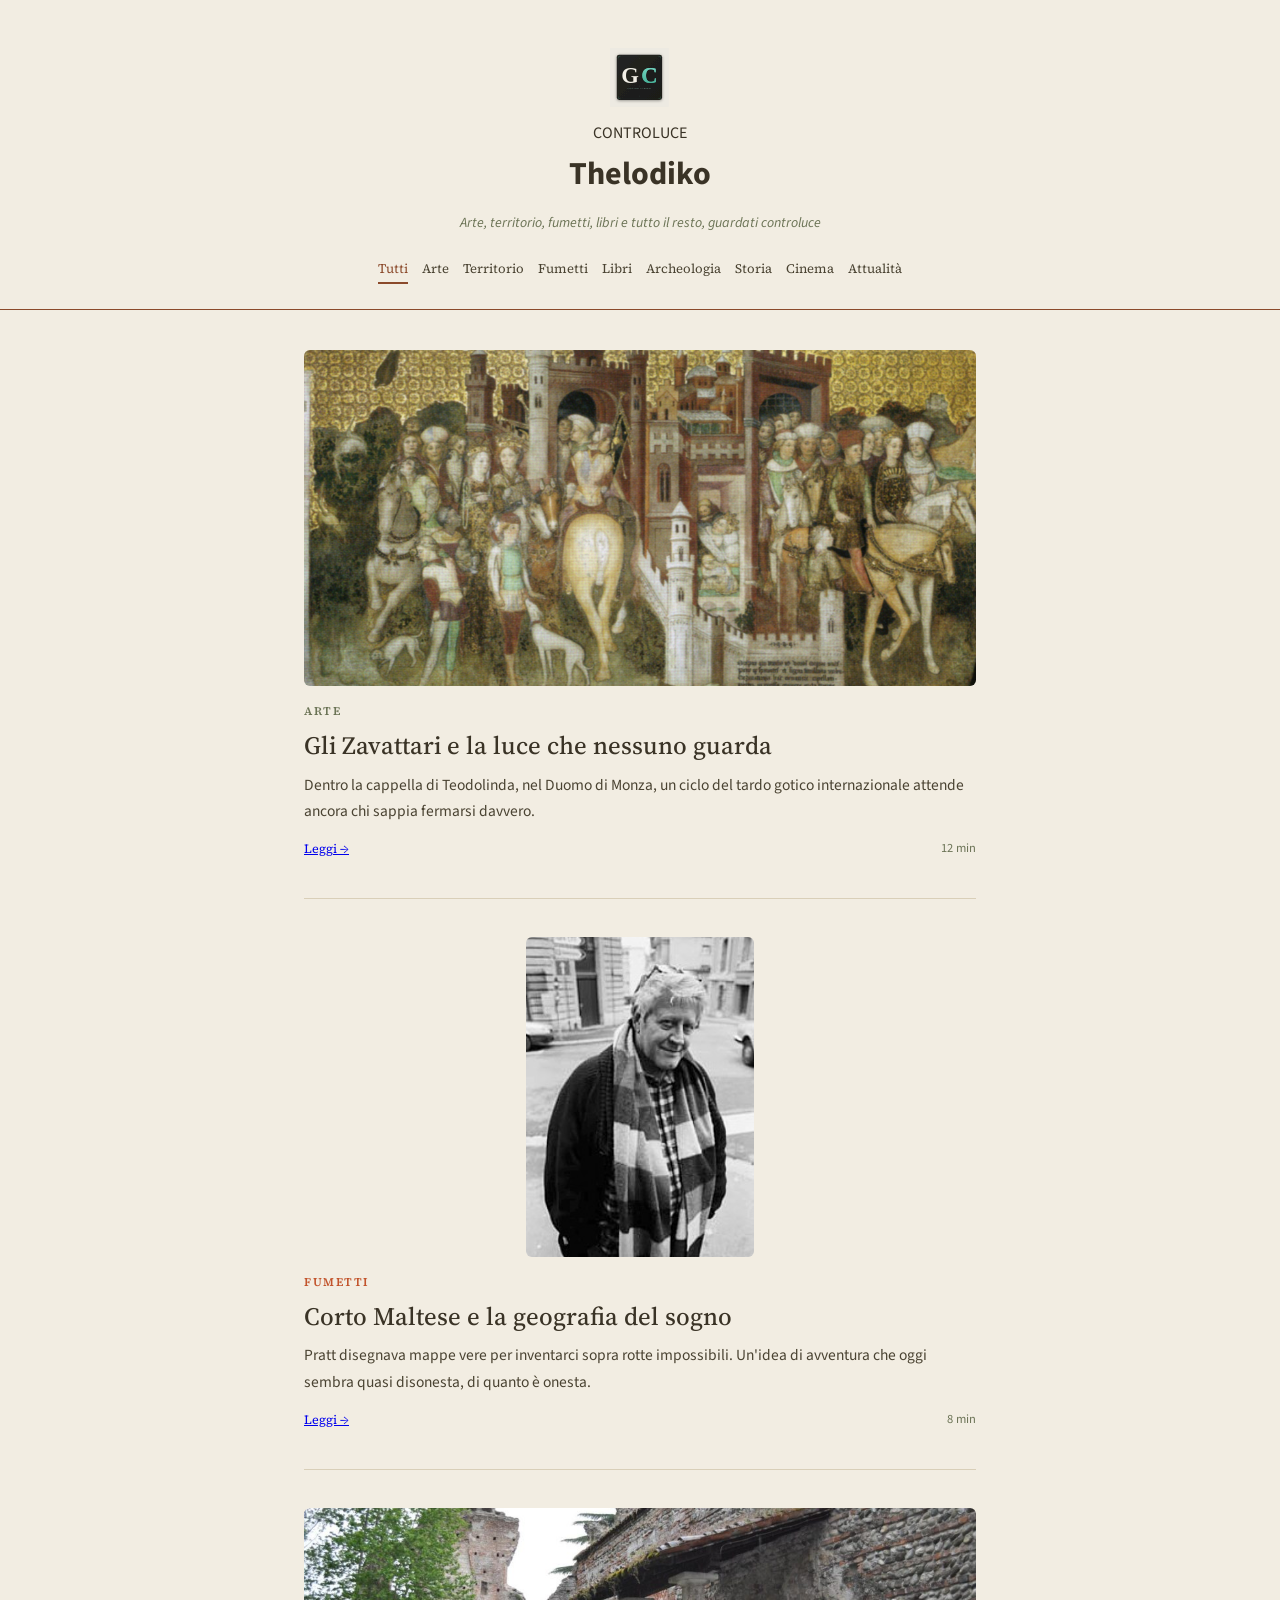
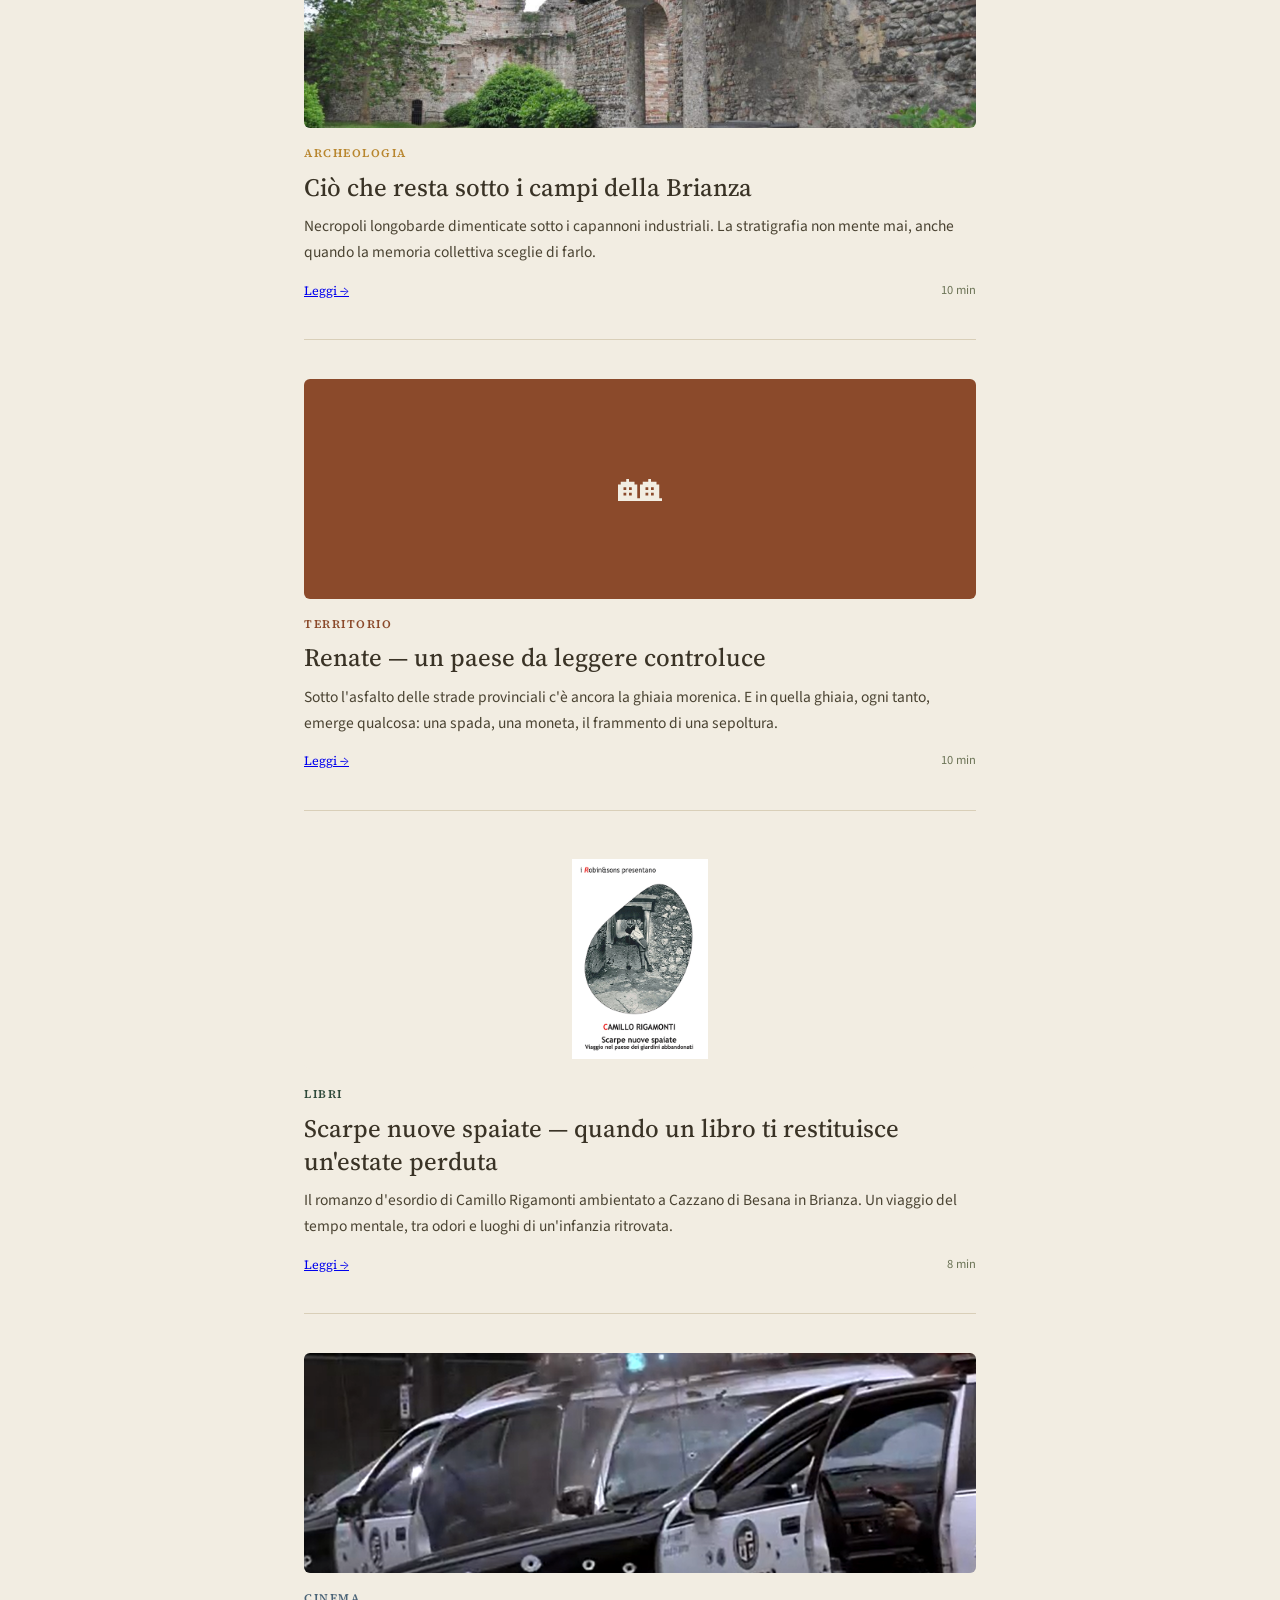
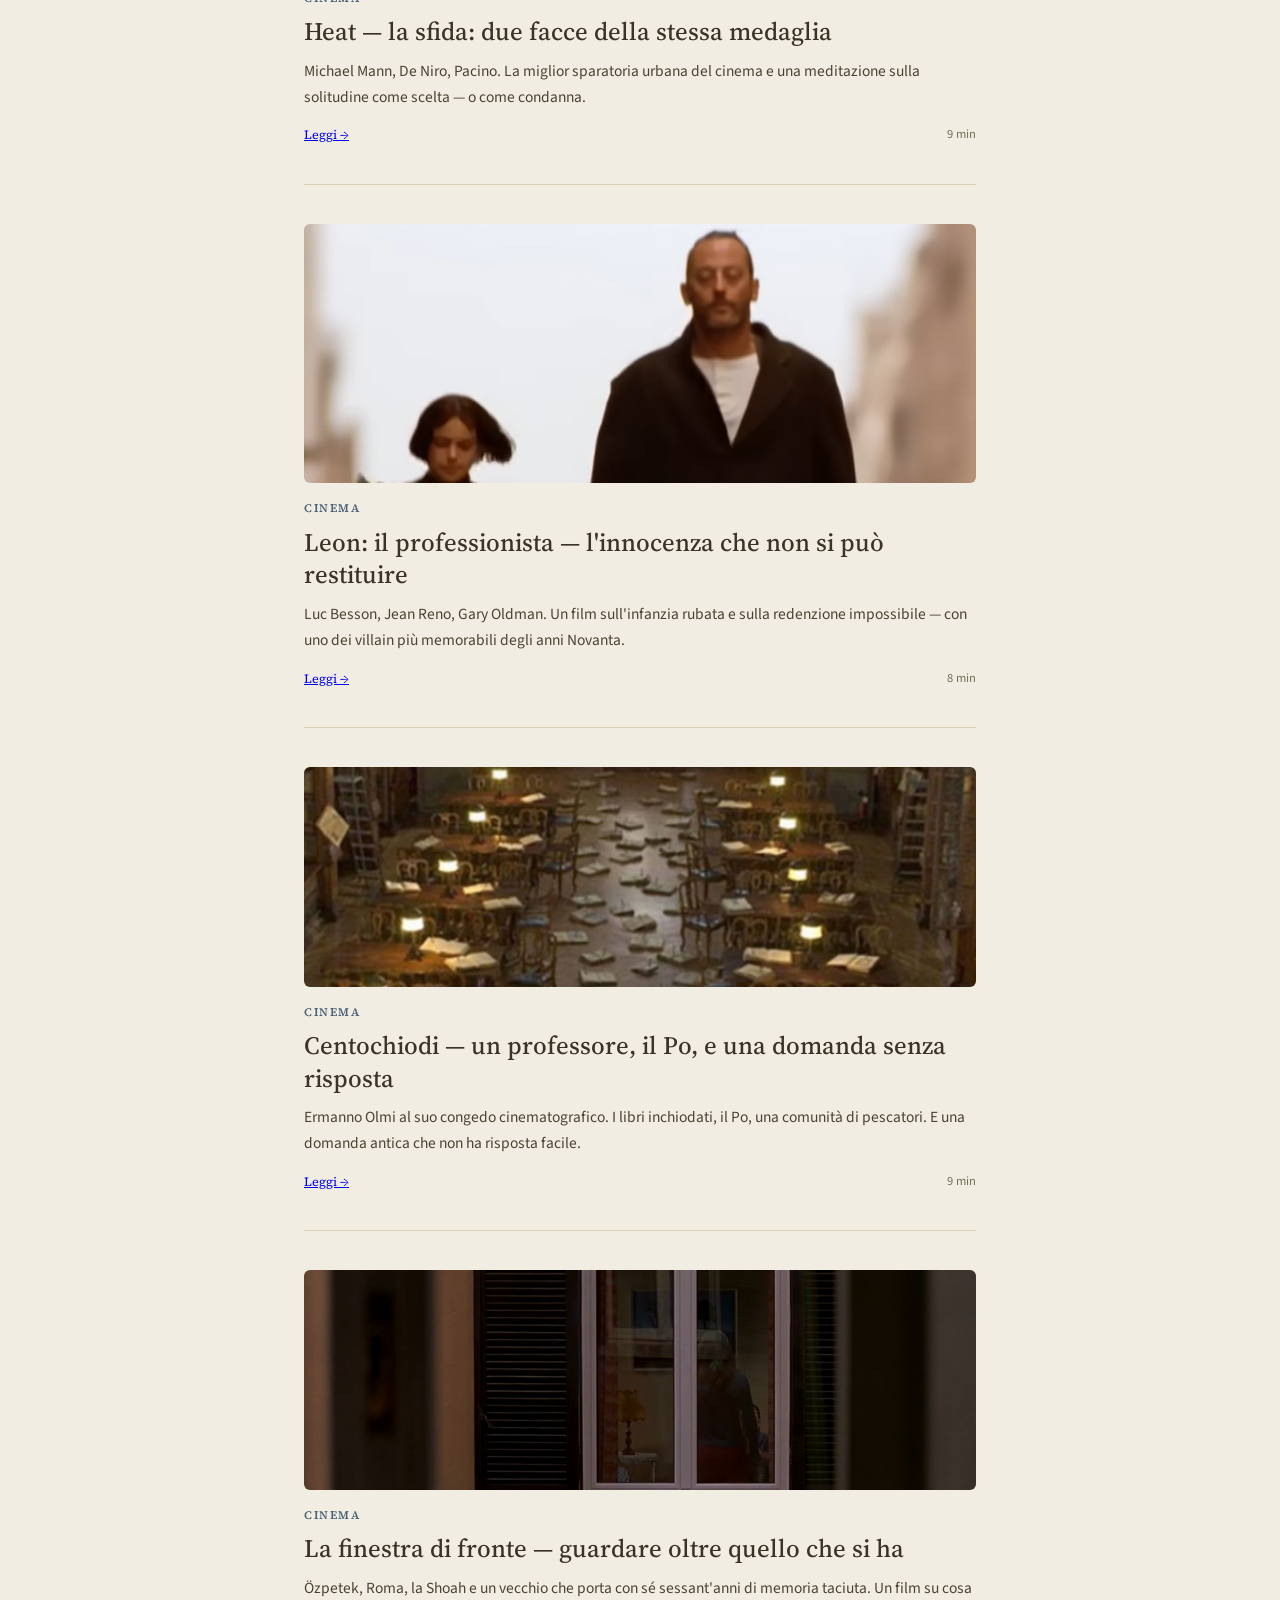
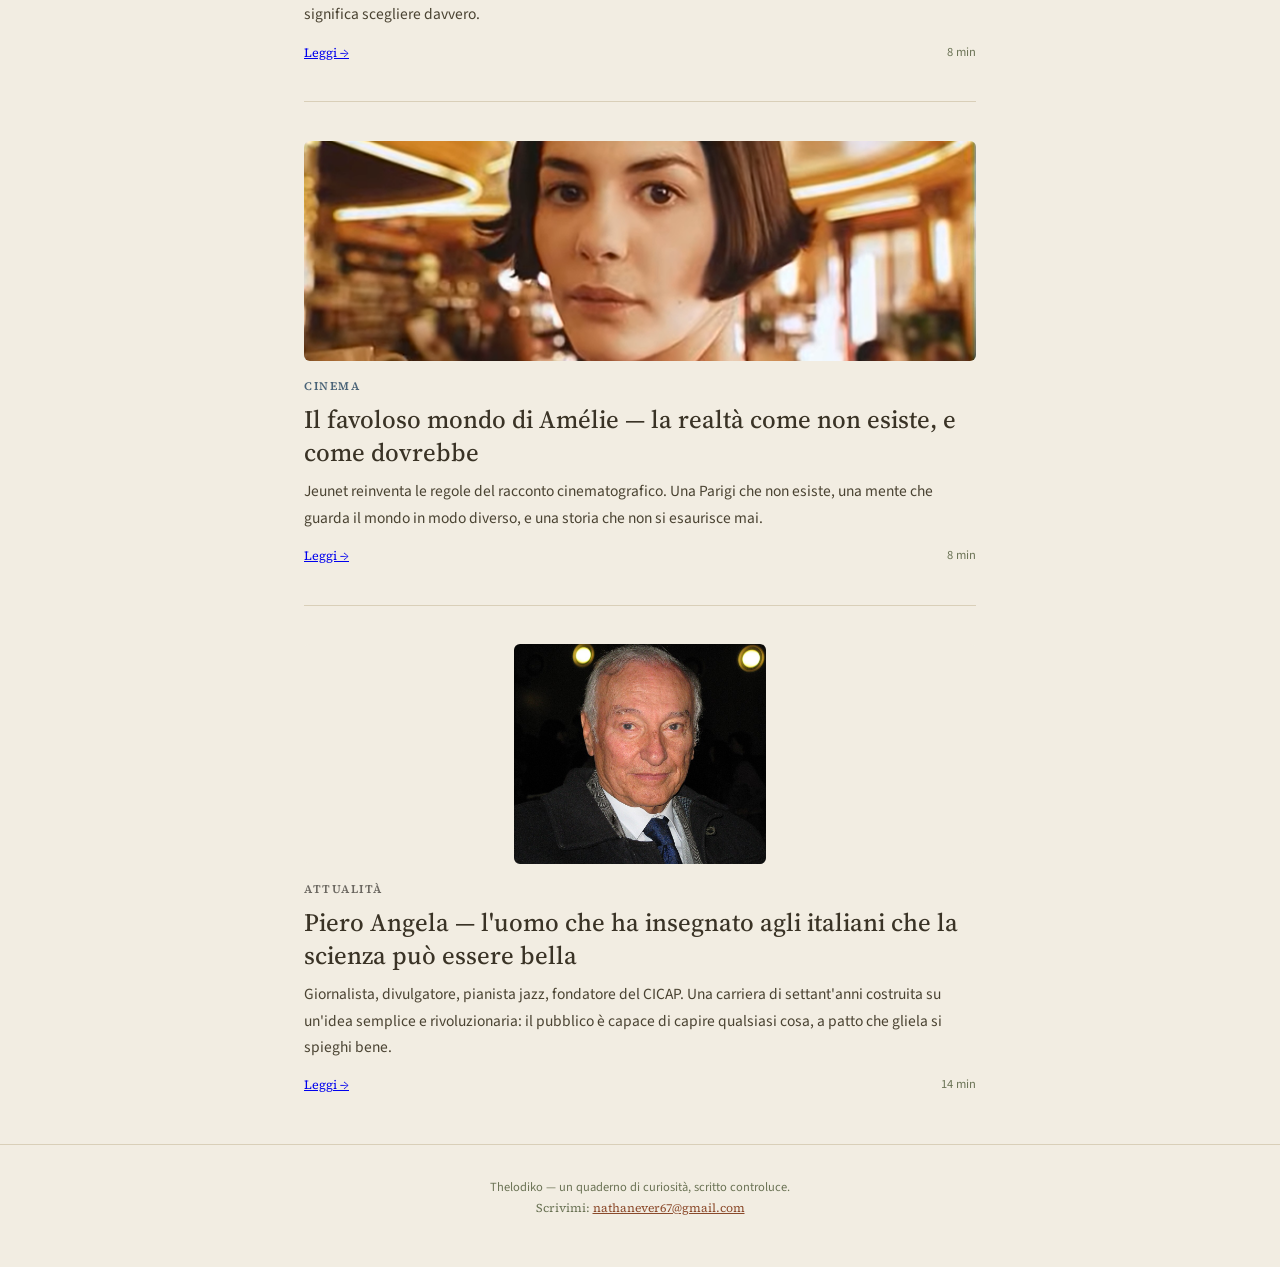
==== commit 24f272e3: "Update index.html" ====
--- a/index.html
+++ b/index.html
@@ -121,7 +121,7 @@
 
   <article class="scheda sezione-cinema" data-categoria="cinema">
     <div class="immagine" style="background:none; height:auto; padding:0;">
-      <img src="img/leon_hero.png" alt="Leon e Mathilda" style="width:100%; border-radius:6px; display:block; max-height:220px; object-fit:cover; object-position:center top;">
+      <img src="img/leon_card.png" alt="Leon e Mathilda" style="width:100%; border-radius:6px; display:block; max-height:260px; object-fit:cover; object-position:center;">
     </div>
     <div class="etichetta">CINEMA</div>
     <h2><a href="articoli/leon.html">Leon: il professionista — l'innocenza che non si può restituire</a></h2>
